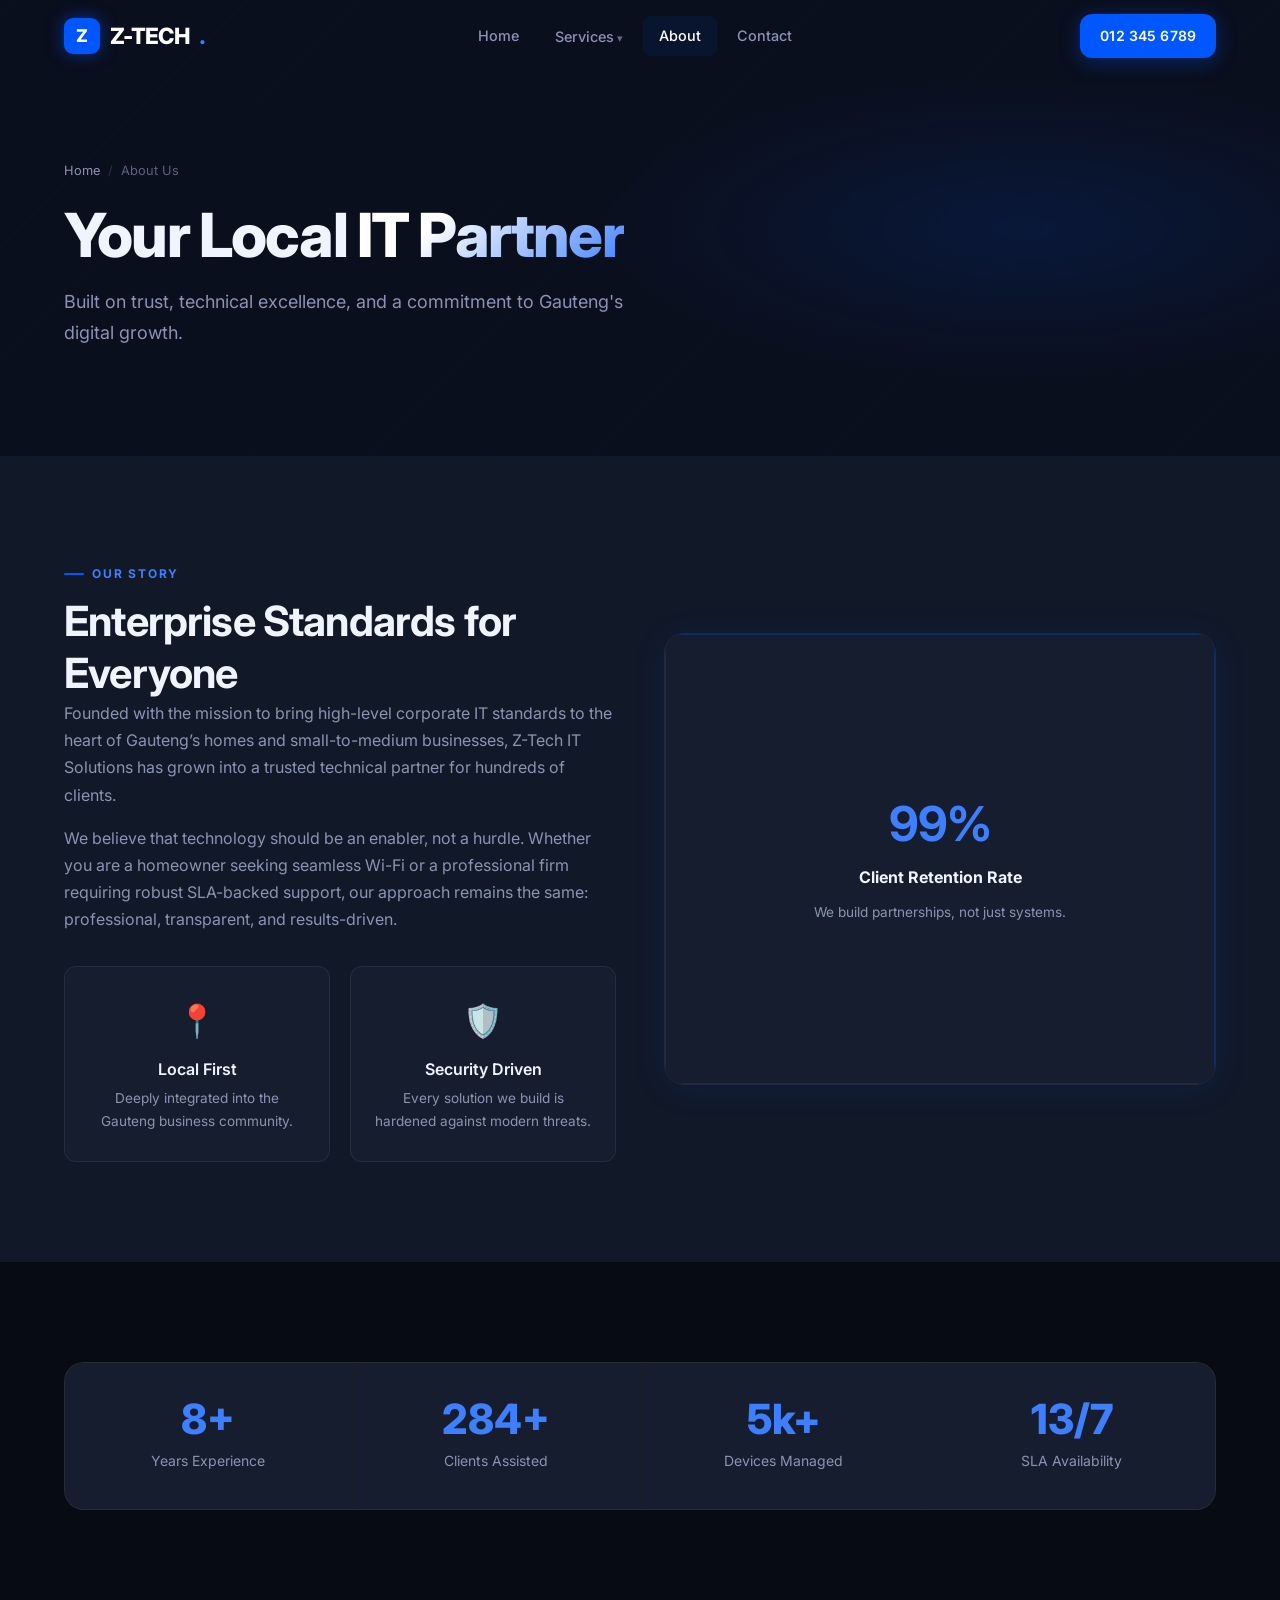
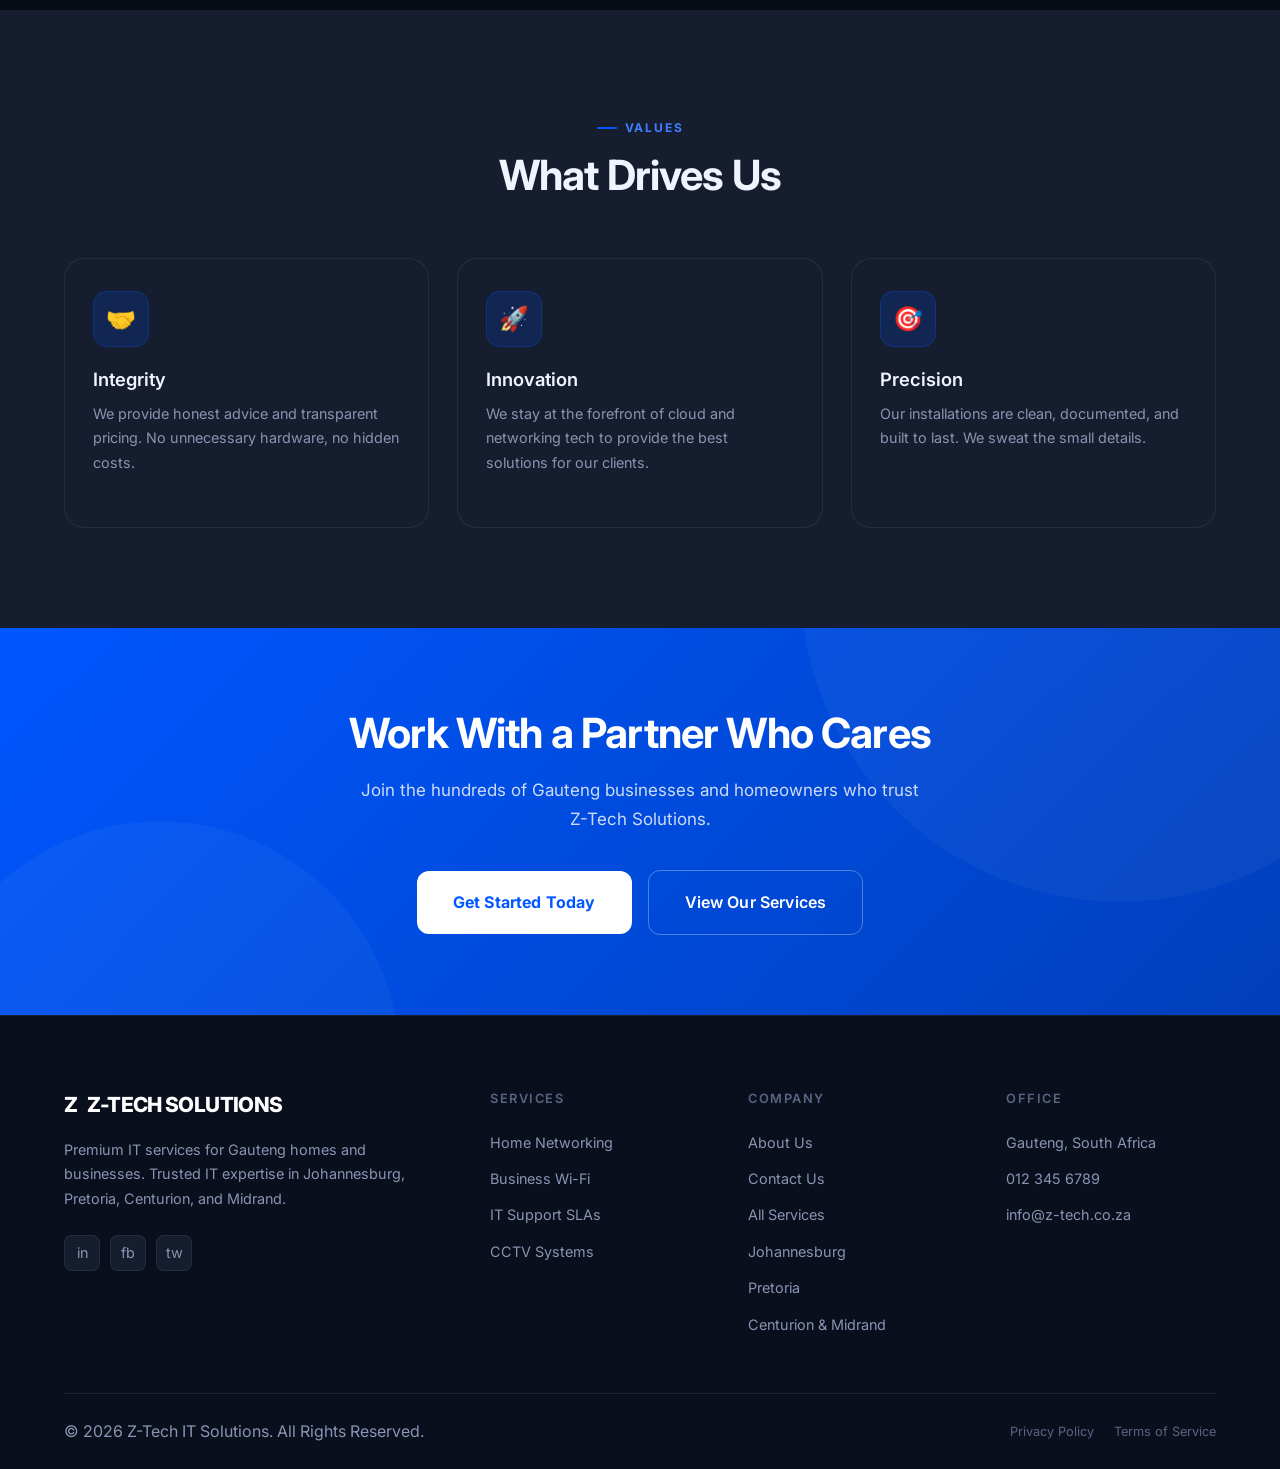
==== pages/about.html @ f479747e "Initial commit" ====
<!DOCTYPE html>
<html lang="en">

<head>
    <meta charset="UTF-8">
    <meta name="viewport" content="width=device-width, initial-scale=1.0">
    <title>About Us | Z-Tech IT Solutions Gauteng</title>
    <meta name="description"
        content="Learn about Z-Tech IT Solutions, Gauteng's premier IT partner for homes and SMEs in Johannesburg and Pretoria. Dedicated to reliability and enterprise standards.">
    <link rel="stylesheet" href="../css/style.css">
</head>

<body>

    <!-- ── Navigation ─────────────────────────────────────────── -->
    <nav class="navbar" id="navbar">
        <div class="navbar-inner">
            <a href="../index.html" class="navbar-logo">
                <div class="logo-icon">Z</div>
                Z-TECH<span class="logo-accent">.</span>
            </a>
            <div class="navbar-links">
                <a href="../index.html">Home</a>
                <div class="navbar-dropdown">
                    <a href="services.html">Services</a>
                    <div class="dropdown-menu">
                        <a href="home-networking.html">Home Wi-Fi & Networking</a>
                        <a href="business-networking.html">Business Connectivity</a>
                        <a href="sla-support.html">SLA IT Support</a>
                        <a href="cctv.html">IP CCTV Installations</a>
                        <a href="microsoft-365.html">Microsoft 365 Migration</a>
                        <a href="backup.html">Backup Solutions</a>
                    </div>
                </div>
                <a href="about.html" class="active">About</a>
                <a href="contact.html">Contact</a>
            </div>
            <div class="navbar-cta">
                <a href="tel:+27123456789" class="btn btn-sm btn-primary">012 345 6789</a>
            </div>
            <div class="hamburger" id="hamburger">
                <span></span>
                <span></span>
                <span></span>
            </div>
        </div>
    </nav>

    <!-- ── Mobile Menu ────────────────────────────────────────── -->
    <div class="mobile-menu" id="mobileMenu">
        <button class="mobile-close" id="mobileClose">&times;</button>
        <a href="../index.html">Home</a>
        <a href="services.html">Services</a>
        <a href="about.html">About</a>
        <a href="contact.html">Contact</a>
    </div>

    <!-- ── Page Hero ──────────────────────────────────────────── -->
    <section class="page-hero">
        <div class="page-hero-bg-line"></div>
        <div class="container">
            <div class="reveal">
                <nav class="breadcrumb">
                    <a href="../index.html">Home</a>
                    <span class="breadcrumb-sep">/</span>
                    <span>About Us</span>
                </nav>
                <h1>Your Local <span class="text-gradient">IT Partner</span></h1>
                <p class="subtitle">Built on trust, technical excellence, and a commitment to Gauteng's digital growth.
                </p>
            </div>
        </div>
    </section>

    <!-- ── Who We Are ─────────────────────────────────────────── -->
    <section class="section section--surface">
        <div class="container">
            <div class="grid-2">
                <div class="reveal">
                    <div class="section-label">Our Story</div>
                    <h2>Enterprise Standards for Everyone</h2>
                    <p class="mb-4">Founded with the mission to bring high-level corporate IT standards to the heart of
                        Gauteng’s homes and small-to-medium businesses, Z-Tech IT Solutions has grown into a trusted
                        technical partner for hundreds of clients.</p>
                    <p class="mb-8">We believe that technology should be an enabler, not a hurdle. Whether you are a
                        homeowner seeking seamless Wi-Fi or a professional firm requiring robust SLA-backed support, our
                        approach remains the same: professional, transparent, and results-driven.</p>

                    <div class="grid-2" style="gap:20px;">
                        <div class="value-card">
                            <div class="value-icon">📍</div>
                            <h3>Local First</h3>
                            <p>Deeply integrated into the Gauteng business community.</p>
                        </div>
                        <div class="value-card">
                            <div class="value-icon">🛡️</div>
                            <h3>Security Driven</h3>
                            <p>Every solution we build is hardened against modern threats.</p>
                        </div>
                    </div>
                </div>
                <div class="reveal reveal-delay-2">
                    <div class="about-image-wrap">
                        <div
                            style="width:100%; height:450px; background:var(--surface2); display:flex; align-items:center; justify-content:center; border:1px solid var(--border-blue);">
                            <div style="text-align:center; padding:40px;">
                                <h2 style="color:var(--primary-light); font-size:3rem; margin-bottom:10px;">99%</h2>
                                <p style="color:var(--text); font-weight:700;">Client Retention Rate</p>
                                <p style="font-size:0.85rem; color:var(--text-muted); margin-top:10px;">We build
                                    partnerships, not just systems.</p>
                            </div>
                        </div>
                    </div>
                </div>
            </div>
        </div>
    </section>

    <!-- ── Stats Row ──────────────────────────────────────────── -->
    <section class="section">
        <div class="container">
            <div class="stats-row reveal">
                <div class="stat-item">
                    <span class="stat-number" data-count="15" data-suffix="+">15+</span>
                    <span class="stat-label">Years Experience</span>
                </div>
                <div class="stat-item">
                    <span class="stat-number" data-count="500" data-suffix="+">500+</span>
                    <span class="stat-label">Clients Assisted</span>
                </div>
                <div class="stat-item">
                    <span class="stat-number" data-count="10" data-suffix="k+">10k+</span>
                    <span class="stat-label">Devices Managed</span>
                </div>
                <div class="stat-item">
                    <span class="stat-number" data-count="24" data-suffix="/7">24/7</span>
                    <span class="stat-label">SLA Availability</span>
                </div>
            </div>
        </div>
    </section>

    <!-- ── Mission & Values ───────────────────────────────────── -->
    <section class="section section--surface2">
        <div class="container">
            <div class="section-header reveal">
                <div class="section-label">Values</div>
                <h2>What Drives Us</h2>
            </div>

            <div class="grid-3">
                <div class="service-card reveal">
                    <div class="service-icon">🤝</div>
                    <h3>Integrity</h3>
                    <p>We provide honest advice and transparent pricing. No unnecessary hardware, no hidden costs.</p>
                </div>
                <div class="service-card reveal reveal-delay-1">
                    <div class="service-icon">🚀</div>
                    <h3>Innovation</h3>
                    <p>We stay at the forefront of cloud and networking tech to provide the best solutions for our
                        clients.</p>
                </div>
                <div class="service-card reveal reveal-delay-2">
                    <div class="service-icon">🎯</div>
                    <h3>Precision</h3>
                    <p>Our installations are clean, documented, and built to last. We sweat the small details.</p>
                </div>
            </div>
        </div>
    </section>

    <!-- ── CTA Banner ─────────────────────────────────────────── -->
    <section class="cta-banner">
        <div class="container reveal">
            <h2>Work With a Partner Who Cares</h2>
            <p>Join the hundreds of Gauteng businesses and homeowners who trust Z-Tech Solutions.</p>
            <div class="cta-actions">
                <a href="contact.html" class="btn btn-lg btn-white">Get Started Today</a>
                <a href="services.html" class="btn btn-lg btn-outline"
                    style="border-color:rgba(255,255,255,0.3); color:#fff">View Our Services</a>
            </div>
        </div>
    </section>

    <!-- ── Footer ─────────────────────────────────────────────── -->
    <footer class="footer">
        <div class="container">
            <div class="footer-grid">
                <div class="footer-brand">
                    <a href="../index.html" class="footer-logo">
                        <div class="logo-icon">Z</div>
                        Z-TECH SOLUTIONS
                    </a>
                    <p>Premium IT services for Gauteng homes and businesses. Trusted IT expertise in Johannesburg,
                        Pretoria, Centurion, and Midrand.</p>
                    <div class="footer-socials">
                        <a href="#" class="social-link">in</a>
                        <a href="#" class="social-link">fb</a>
                        <a href="#" class="social-link">tw</a>
                    </div>
                </div>
                <div class="footer-col">
                    <h4>Services</h4>
                    <ul>
                        <li><a href="home-networking.html">Home Networking</a></li>
                        <li><a href="business-networking.html">Business Wi-Fi</a></li>
                        <li><a href="sla-support.html">IT Support SLAs</a></li>
                        <li><a href="cctv.html">CCTV Systems</a></li>
                    </ul>
                </div>
                <div class="footer-col">
                    <h4>Company</h4>
                    <ul>
                        <li><a href="about.html">About Us</a></li>
                        <li><a href="contact.html">Contact Us</a></li>
                        <li><a href="services.html">All Services</a></li>
                        <li><a href="#">Johannesburg</a></li>
                        <li><a href="#">Pretoria</a></li>
                        <li><a href="#">Centurion & Midrand</a></li>
                    </ul>
                </div>
                <div class="footer-col">
                    <h4>Office</h4>
                    <ul>
                        <li><a href="#">Gauteng, South Africa</a></li>
                        <li><a href="tel:+27123456789">012 345 6789</a></li>
                        <li><a href="mailto:info@z-tech.co.za">info@z-tech.co.za</a></li>
                    </ul>
                </div>
            </div>
            <div class="footer-bottom">
                <p>&copy; 2026 Z-Tech IT Solutions. All Rights Reserved.</p>
                <div style="display:flex; gap:20px;">
                    <a href="#">Privacy Policy</a>
                    <a href="#">Terms of Service</a>
                </div>
            </div>
        </div>
    </footer>

    <script src="../js/main.js"></script>
</body>

</html>
---- css/style.css ----
/* ============================================================
   Z-TECH IT SOLUTIONS — GLOBAL STYLESHEET
   Premium IT Services | Gauteng, South Africa
   ============================================================ */

@import url('https://fonts.googleapis.com/css2?family=Inter:wght@300;400;500;600;700;800;900&display=swap');

/* ── CSS Custom Properties ─────────────────────────────────── */
:root {
  --primary: #0057FF;
  --primary-light: #3D7FFF;
  --primary-glow: rgba(0, 87, 255, 0.18);
  --primary-glow2: rgba(0, 87, 255, 0.08);
  --dark: #070B14;
  --dark2: #0A0F1E;
  --surface: #111827;
  --surface2: #161D2E;
  --surface3: #1C2540;
  --border: rgba(255, 255, 255, 0.07);
  --border-blue: rgba(0, 87, 255, 0.25);
  --text: #F0F4FF;
  --text-muted: #8A94B2;
  --text-dim: #5A6480;
  --white: #ffffff;
  --success: #10D977;
  --radius: 12px;
  --radius-lg: 20px;
  --radius-sm: 8px;
  --shadow: 0 4px 32px rgba(0, 87, 255, 0.12);
  --shadow-lg: 0 8px 64px rgba(0, 87, 255, 0.2);
  --shadow-card: 0 2px 24px rgba(0, 0, 0, 0.4);
  --nav-height: 72px;
  --section-pad: 100px;
  --section-pad-sm: 60px;
  --transition: all 0.3s cubic-bezier(0.4, 0, 0.2, 1);
  --font: 'Inter', sans-serif;
}

/* ── Reset & Base ───────────────────────────────────────────── */
*,
*::before,
*::after {
  box-sizing: border-box;
  margin: 0;
  padding: 0;
}

html {
  scroll-behavior: smooth;
  font-size: 16px;
  -webkit-text-size-adjust: 100%;
}

body {
  font-family: var(--font);
  background-color: var(--dark);
  color: var(--text);
  line-height: 1.65;
  overflow-x: hidden;
  -webkit-font-smoothing: antialiased;
}

img {
  max-width: 100%;
  height: auto;
  display: block;
}

a {
  text-decoration: none;
  color: inherit;
}

ul {
  list-style: none;
}

button {
  cursor: pointer;
  border: none;
  background: none;
  font: inherit;
}

/* ── Typography ─────────────────────────────────────────────── */
h1 {
  font-size: clamp(2.2rem, 5vw, 3.8rem);
  font-weight: 800;
  line-height: 1.15;
  letter-spacing: -0.03em;
}

h2 {
  font-size: clamp(1.7rem, 3.5vw, 2.6rem);
  font-weight: 700;
  line-height: 1.25;
  letter-spacing: -0.02em;
}

h3 {
  font-size: clamp(1.1rem, 2vw, 1.4rem);
  font-weight: 600;
  line-height: 1.35;
}

h4 {
  font-size: 1rem;
  font-weight: 600;
}

p {
  font-size: 1rem;
  color: var(--text-muted);
  line-height: 1.7;
}

.text-gradient {
  background: linear-gradient(135deg, #fff 30%, var(--primary-light) 100%);
  -webkit-background-clip: text;
  -webkit-text-fill-color: transparent;
  background-clip: text;
}

.section-label {
  display: inline-flex;
  align-items: center;
  gap: 8px;
  font-size: 0.75rem;
  font-weight: 700;
  text-transform: uppercase;
  letter-spacing: 0.15em;
  color: var(--primary-light);
  margin-bottom: 12px;
}

.section-label::before {
  content: '';
  display: block;
  width: 20px;
  height: 2px;
  background: var(--primary);
  border-radius: 2px;
}

/* ── Layout Utilities ───────────────────────────────────────── */
.container {
  max-width: 1200px;
  margin: 0 auto;
  padding: 0 24px;
}

.section {
  padding: var(--section-pad) 0;
}

.section--dark {
  background: var(--dark);
}

.section--surface {
  background: var(--surface);
}

.section--surface2 {
  background: var(--surface2);
}

.grid-2 {
  display: grid;
  grid-template-columns: 1fr 1fr;
  gap: 48px;
  align-items: center;
}

.grid-3 {
  display: grid;
  grid-template-columns: repeat(3, 1fr);
  gap: 28px;
}

.grid-4 {
  display: grid;
  grid-template-columns: repeat(4, 1fr);
  gap: 24px;
}

.grid-6 {
  display: grid;
  grid-template-columns: repeat(3, 1fr);
  gap: 28px;
}

.text-center {
  text-align: center;
}

.section-header {
  max-width: 660px;
  margin: 0 auto 56px;
  text-align: center;
}

.section-header p {
  margin-top: 16px;
  font-size: 1.0625rem;
}

/* ── Buttons ────────────────────────────────────────────────── */
.btn {
  display: inline-flex;
  align-items: center;
  gap: 8px;
  padding: 14px 28px;
  border-radius: var(--radius);
  font-size: 0.9375rem;
  font-weight: 600;
  letter-spacing: 0.01em;
  transition: var(--transition);
  white-space: nowrap;
}

.btn-primary {
  background: var(--primary);
  color: #fff;
  box-shadow: 0 4px 20px rgba(0, 87, 255, 0.35);
}

.btn-primary:hover {
  background: var(--primary-light);
  box-shadow: 0 6px 30px rgba(0, 87, 255, 0.55);
  transform: translateY(-2px);
}

.btn-outline {
  border: 1.5px solid var(--border-blue);
  color: var(--text);
  background: transparent;
}

.btn-outline:hover {
  border-color: var(--primary);
  background: var(--primary-glow);
  transform: translateY(-2px);
}

.btn-white {
  background: #fff;
  color: var(--primary);
  font-weight: 700;
}

.btn-white:hover {
  background: #e8f0ff;
  transform: translateY(-2px);
  box-shadow: 0 6px 24px rgba(255, 255, 255, 0.25);
}

.btn-lg {
  padding: 18px 36px;
  font-size: 1rem;
}

.btn-sm {
  padding: 10px 20px;
  font-size: 0.875rem;
}

/* ── Navigation ─────────────────────────────────────────────── */
.navbar {
  position: fixed;
  top: 0;
  left: 0;
  right: 0;
  height: var(--nav-height);
  z-index: 1000;
  transition: var(--transition);
  border-bottom: 1px solid transparent;
}

.navbar.scrolled {
  background: rgba(7, 11, 20, 0.95);
  backdrop-filter: blur(20px);
  -webkit-backdrop-filter: blur(20px);
  border-bottom-color: var(--border);
  box-shadow: 0 2px 32px rgba(0, 0, 0, 0.5);
}

.navbar-inner {
  display: flex;
  align-items: center;
  justify-content: space-between;
  height: var(--nav-height);
  max-width: 1200px;
  margin: 0 auto;
  padding: 0 24px;
}

.navbar-logo {
  display: flex;
  align-items: center;
  gap: 10px;
  font-size: 1.4rem;
  font-weight: 800;
  color: var(--white);
  letter-spacing: -0.03em;
}

.navbar-logo .logo-icon {
  width: 36px;
  height: 36px;
  background: var(--primary);
  border-radius: 9px;
  display: flex;
  align-items: center;
  justify-content: center;
  font-size: 1.1rem;
  box-shadow: 0 0 16px rgba(0, 87, 255, 0.5);
}

.navbar-logo .logo-accent {
  color: var(--primary-light);
}

.navbar-links {
  display: flex;
  align-items: center;
  gap: 4px;
}

.navbar-links a {
  padding: 8px 16px;
  font-size: 0.9rem;
  font-weight: 500;
  color: var(--text-muted);
  border-radius: var(--radius-sm);
  transition: var(--transition);
  position: relative;
}

.navbar-links a:hover,
.navbar-links a.active {
  color: var(--white);
  background: var(--primary-glow2);
}

.navbar-dropdown {
  position: relative;
}

.navbar-dropdown>a::after {
  content: ' ▾';
  font-size: 0.7rem;
  opacity: 0.7;
}

.dropdown-menu {
  position: absolute;
  top: calc(100% + 8px);
  left: 0;
  min-width: 240px;
  background: var(--surface2);
  border: 1px solid var(--border);
  border-radius: var(--radius);
  overflow: hidden;
  opacity: 0;
  visibility: hidden;
  transform: translateY(-8px);
  transition: var(--transition);
  box-shadow: var(--shadow-card);
}

.navbar-dropdown:hover .dropdown-menu,
.navbar-dropdown:focus-within .dropdown-menu {
  opacity: 1;
  visibility: visible;
  transform: translateY(0);
}

.dropdown-menu a {
  display: block;
  padding: 12px 20px;
  font-size: 0.875rem;
  color: var(--text-muted);
  transition: var(--transition);
  border-radius: 0;
}

.dropdown-menu a:hover {
  background: var(--primary-glow);
  color: var(--white);
}

.navbar-cta {
  margin-left: 16px;
}

.hamburger {
  display: none;
  flex-direction: column;
  gap: 5px;
  padding: 8px;
  cursor: pointer;
}

.hamburger span {
  display: block;
  width: 22px;
  height: 2px;
  background: var(--text);
  border-radius: 2px;
  transition: var(--transition);
}

.mobile-menu {
  display: none;
  position: fixed;
  inset: 0;
  background: rgba(7, 11, 20, 0.98);
  backdrop-filter: blur(20px);
  z-index: 999;
  flex-direction: column;
  align-items: center;
  justify-content: center;
  gap: 32px;
  text-align: center;
}

.mobile-menu.open {
  display: flex;
}

.mobile-menu a {
  font-size: 1.5rem;
  font-weight: 600;
  color: var(--text);
  transition: var(--transition);
}

.mobile-menu a:hover {
  color: var(--primary-light);
}

.mobile-close {
  position: absolute;
  top: 24px;
  right: 24px;
  font-size: 2rem;
  color: var(--text-muted);
  cursor: pointer;
  background: none;
  border: none;
}

/* ── Hero Section ───────────────────────────────────────────── */
.hero {
  min-height: 100vh;
  display: flex;
  align-items: center;
  position: relative;
  overflow: hidden;
  padding-top: var(--nav-height);
}

.hero-bg {
  position: absolute;
  inset: 0;
  background:
    radial-gradient(ellipse 80% 60% at 70% 50%, rgba(0, 87, 255, 0.12) 0%, transparent 60%),
    radial-gradient(ellipse 40% 40% at 10% 80%, rgba(0, 87, 255, 0.08) 0%, transparent 50%),
    var(--dark);
  background-image: url('../images/hero-bg.webp');
  background-size: cover;
  background-position: center;
  background-repeat: no-repeat;
}

.hero-bg::after {
  content: '';
  position: absolute;
  inset: 0;
  background:
    radial-gradient(ellipse 60% 50% at 65% 50%, rgba(0, 87, 255, 0.15) 0%, transparent 55%),
    linear-gradient(to right, rgba(7, 11, 20, 0.95) 35%, rgba(7, 11, 20, 0.5) 70%, rgba(7, 11, 20, 0.85) 100%);
}

/* World map watermark */
.hero-worldmap {
  position: absolute;
  inset: 0;
  background-image: url("data:image/svg+xml,%3Csvg xmlns='http://www.w3.org/2000/svg' viewBox='0 0 1440 810' fill='none'%3E%3Cpath opacity='0.04' fill='%230057FF' d='M200 200 Q400 150 600 200 Q800 250 1000 180 Q1200 110 1440 160 L1440 300 Q1200 250 1000 320 Q800 390 600 340 Q400 290 200 350 Z'/%3E%3C/svg%3E");
  background-size: cover;
  pointer-events: none;
}

.hero-content {
  position: relative;
  z-index: 2;
  max-width: 720px;
}

.hero-badge {
  display: inline-flex;
  align-items: center;
  gap: 8px;
  background: var(--primary-glow);
  border: 1px solid var(--border-blue);
  border-radius: 100px;
  padding: 6px 16px;
  font-size: 0.8rem;
  font-weight: 600;
  color: var(--primary-light);
  margin-bottom: 24px;
  letter-spacing: 0.05em;
}

.hero-badge .dot {
  width: 6px;
  height: 6px;
  background: var(--primary);
  border-radius: 50%;
  animation: pulse-dot 2s infinite;
}

@keyframes pulse-dot {

  0%,
  100% {
    opacity: 1;
    transform: scale(1);
  }

  50% {
    opacity: 0.6;
    transform: scale(1.4);
  }
}

.hero h1 {
  margin-bottom: 20px;
}

.hero p {
  font-size: 1.125rem;
  max-width: 560px;
  margin-bottom: 36px;
  color: var(--text-muted);
}

.hero-actions {
  display: flex;
  gap: 16px;
  flex-wrap: wrap;
  align-items: center;
}

.hero-trust-row {
  display: flex;
  gap: 20px;
  flex-wrap: wrap;
  margin-top: 24px;
}

.hero-trust-row span {
  display: flex;
  align-items: center;
  gap: 8px;
  font-size: 0.85rem;
  color: var(--text-muted);
  font-weight: 500;
}

.hero-scroll {
  position: absolute;
  bottom: 36px;
  left: 50%;
  transform: translateX(-50%);
  display: flex;
  flex-direction: column;
  align-items: center;
  gap: 8px;
  font-size: 0.75rem;
  color: var(--text-dim);
  letter-spacing: 0.1em;
  text-transform: uppercase;
  z-index: 2;
}

.scroll-line {
  width: 1px;
  height: 40px;
  background: linear-gradient(to bottom, transparent, var(--primary));
  animation: scroll-anim 2s infinite;
}

@keyframes scroll-anim {
  0% {
    transform: scaleY(0);
    transform-origin: top;
  }

  50% {
    transform: scaleY(1);
    transform-origin: top;
  }

  51% {
    transform: scaleY(1);
    transform-origin: bottom;
  }

  100% {
    transform: scaleY(0);
    transform-origin: bottom;
  }
}

/* ── Trust Strip ─────────────────────────────────────────────── */
.trust-strip {
  background: var(--surface);
  border-top: 1px solid var(--border);
  border-bottom: 1px solid var(--border);
  padding: 28px 0;
}

.trust-strip-inner {
  display: flex;
  align-items: center;
  justify-content: space-between;
  gap: 32px;
  flex-wrap: wrap;
}

.trust-item {
  display: flex;
  align-items: center;
  gap: 12px;
  flex: 1;
  min-width: 180px;
}

.trust-icon {
  width: 44px;
  height: 44px;
  background: var(--primary-glow);
  border: 1px solid var(--border-blue);
  border-radius: 10px;
  display: flex;
  align-items: center;
  justify-content: center;
  font-size: 1.2rem;
  flex-shrink: 0;
}

.trust-label {
  font-size: 0.8rem;
  color: var(--text-dim);
  text-transform: uppercase;
  letter-spacing: 0.08em;
}

.trust-value {
  font-size: 1.1rem;
  font-weight: 700;
  color: var(--white);
}

/* ── Service Cards ──────────────────────────────────────────── */
.service-card {
  background: var(--surface2);
  border: 1px solid var(--border);
  border-radius: var(--radius-lg);
  padding: 32px 28px;
  transition: var(--transition);
  position: relative;
  overflow: hidden;
}

.service-card::before {
  content: '';
  position: absolute;
  top: 0;
  left: 0;
  right: 0;
  height: 3px;
  background: linear-gradient(90deg, var(--primary), var(--primary-light));
  transform: scaleX(0);
  transform-origin: left;
  transition: var(--transition);
}

.service-card:hover {
  border-color: var(--border-blue);
  transform: translateY(-6px);
  box-shadow: var(--shadow);
}

.service-card:hover::before {
  transform: scaleX(1);
}

.service-icon {
  width: 56px;
  height: 56px;
  background: var(--primary-glow);
  border: 1px solid var(--border-blue);
  border-radius: 14px;
  display: flex;
  align-items: center;
  justify-content: center;
  font-size: 1.5rem;
  margin-bottom: 20px;
  transition: var(--transition);
}

.service-card:hover .service-icon {
  background: var(--primary);
  box-shadow: 0 4px 20px rgba(0, 87, 255, 0.4);
}

.service-card h3 {
  margin-bottom: 10px;
  font-size: 1.15rem;
}

.service-card p {
  font-size: 0.9rem;
  margin-bottom: 20px;
}

.service-card .card-link {
  color: var(--primary-light);
  font-size: 0.875rem;
  font-weight: 600;
  display: inline-flex;
  align-items: center;
  gap: 6px;
  transition: var(--transition);
}

.service-card .card-link:hover {
  gap: 10px;
}

/* ── Feature / Why-Us Items ─────────────────────────────────── */
.feature-item {
  display: flex;
  gap: 20px;
  align-items: flex-start;
  padding: 28px;
  background: var(--surface2);
  border: 1px solid var(--border);
  border-radius: var(--radius);
  transition: var(--transition);
}

.feature-item:hover {
  border-color: var(--border-blue);
  box-shadow: var(--shadow);
}

.feature-icon {
  width: 48px;
  height: 48px;
  background: var(--primary-glow);
  border: 1px solid var(--border-blue);
  border-radius: 12px;
  display: flex;
  align-items: center;
  justify-content: center;
  font-size: 1.4rem;
  flex-shrink: 0;
}

.feature-body h3 {
  margin-bottom: 6px;
}

.feature-body p {
  font-size: 0.9rem;
}

/* ── Process Steps ──────────────────────────────────────────── */
.steps-grid {
  display: grid;
  grid-template-columns: repeat(3, 1fr);
  gap: 32px;
  position: relative;
}

.steps-grid::before {
  content: '';
  position: absolute;
  top: 32px;
  left: calc(100% / 6);
  right: calc(100% / 6);
  height: 1px;
  background: linear-gradient(90deg, transparent, var(--border-blue), var(--primary), var(--border-blue), transparent);
}

.step-card {
  text-align: center;
  padding: 36px 24px;
  background: var(--surface2);
  border: 1px solid var(--border);
  border-radius: var(--radius-lg);
  position: relative;
  transition: var(--transition);
}

.step-card:hover {
  border-color: var(--border-blue);
  transform: translateY(-4px);
}

.step-number {
  width: 56px;
  height: 56px;
  background: var(--primary);
  border-radius: 50%;
  display: flex;
  align-items: center;
  justify-content: center;
  font-size: 1.1rem;
  font-weight: 800;
  color: #fff;
  margin: 0 auto 20px;
  box-shadow: 0 4px 20px rgba(0, 87, 255, 0.4);
}

.step-card h3 {
  margin-bottom: 10px;
}

/* ── Testimonials ───────────────────────────────────────────── */
.testimonial-card {
  background: var(--surface2);
  border: 1px solid var(--border);
  border-radius: var(--radius-lg);
  padding: 32px;
  transition: var(--transition);
}

.testimonial-card:hover {
  border-color: var(--border-blue);
  box-shadow: var(--shadow);
  transform: translateY(-4px);
}

.quote-icon {
  font-size: 2.5rem;
  color: var(--primary);
  line-height: 1;
  margin-bottom: 16px;
  opacity: 0.7;
}

.testimonial-card p {
  font-size: 0.95rem;
  font-style: italic;
  margin-bottom: 24px;
  color: var(--text);
  line-height: 1.75;
}

.testimonial-author {
  display: flex;
  align-items: center;
  gap: 14px;
}

.author-avatar {
  width: 44px;
  height: 44px;
  background: linear-gradient(135deg, var(--primary), var(--primary-light));
  border-radius: 50%;
  display: flex;
  align-items: center;
  justify-content: center;
  font-size: 1rem;
  font-weight: 700;
  color: #fff;
}

.author-info .name {
  font-weight: 600;
  font-size: 0.9rem;
}

.author-info .role {
  font-size: 0.8rem;
  color: var(--text-muted);
}

.stars {
  color: #FFB800;
  font-size: 0.85rem;
  margin-bottom: 4px;
}

/* ── CTA Banner ─────────────────────────────────────────────── */
.cta-banner {
  background: linear-gradient(135deg, var(--primary) 0%, #003FBB 100%);
  padding: 80px 0;
  position: relative;
  overflow: hidden;
}

.cta-banner::before {
  content: '';
  position: absolute;
  inset: 0;
  background: url("data:image/svg+xml,%3Csvg xmlns='http://www.w3.org/2000/svg' viewBox='0 0 800 400'%3E%3Ccircle cx='700' cy='50' r='200' fill='rgba(255,255,255,0.04)'/%3E%3Ccircle cx='100' cy='350' r='150' fill='rgba(255,255,255,0.04)'/%3E%3C/svg%3E") no-repeat center/cover;
}

.cta-banner .container {
  position: relative;
  z-index: 1;
  text-align: center;
}

.cta-banner h2 {
  color: #fff;
  margin-bottom: 16px;
}

.cta-banner p {
  color: rgba(255, 255, 255, 0.8);
  font-size: 1.0625rem;
  margin-bottom: 36px;
  max-width: 560px;
  margin-left: auto;
  margin-right: auto;
}

.cta-actions {
  display: flex;
  justify-content: center;
  gap: 16px;
  flex-wrap: wrap;
  align-items: center;
}

.cta-contact {
  color: rgba(255, 255, 255, 0.85);
  font-size: 0.9rem;
  display: flex;
  align-items: center;
  gap: 8px;
}

/* ── Stats Row ──────────────────────────────────────────────── */
.stats-row {
  display: grid;
  grid-template-columns: repeat(4, 1fr);
  gap: 1px;
  background: var(--border);
  border: 1px solid var(--border);
  border-radius: var(--radius-lg);
  overflow: hidden;
}

.stat-item {
  background: var(--surface2);
  padding: 36px 24px;
  text-align: center;
}

.stat-number {
  font-size: 2.6rem;
  font-weight: 800;
  color: var(--primary-light);
  line-height: 1;
  display: block;
  margin-bottom: 6px;
}

.stat-label {
  font-size: 0.875rem;
  color: var(--text-muted);
}

/* ── Page Hero (inner pages) ────────────────────────────────── */
.page-hero {
  padding: 160px 0 80px;
  background:
    radial-gradient(ellipse 60% 60% at 80% 50%, rgba(0, 87, 255, 0.12) 0%, transparent 55%),
    var(--dark2);
  position: relative;
  overflow: hidden;
}

.page-hero-bg-line {
  position: absolute;
  inset: 0;
  background: repeating-linear-gradient(-45deg,
      transparent,
      transparent 80px,
      rgba(0, 87, 255, 0.02) 80px,
      rgba(0, 87, 255, 0.02) 81px);
  pointer-events: none;
}

.breadcrumb {
  display: flex;
  align-items: center;
  gap: 8px;
  font-size: 0.8rem;
  color: var(--text-dim);
  margin-bottom: 20px;
}

.breadcrumb a {
  color: var(--text-muted);
  transition: var(--transition);
}

.breadcrumb a:hover {
  color: var(--primary-light);
}

.breadcrumb-sep {
  opacity: 0.4;
}

.page-hero h1 {
  margin-bottom: 16px;
}

.page-hero .subtitle {
  font-size: 1.125rem;
  color: var(--text-muted);
  max-width: 560px;
  margin-bottom: 28px;
}

/* ── Feature List (service pages) ──────────────────────────── */
.feature-list {
  display: flex;
  flex-direction: column;
  gap: 16px;
}

.feature-list-item {
  display: flex;
  align-items: flex-start;
  gap: 14px;
  background: var(--surface2);
  border: 1px solid var(--border);
  border-radius: var(--radius);
  padding: 20px 22px;
  transition: var(--transition);
}

.feature-list-item:hover {
  border-color: var(--border-blue);
}

.feature-check {
  width: 24px;
  height: 24px;
  background: rgba(16, 217, 119, 0.12);
  border: 1px solid rgba(16, 217, 119, 0.3);
  border-radius: 50%;
  display: flex;
  align-items: center;
  justify-content: center;
  font-size: 0.75rem;
  color: var(--success);
  flex-shrink: 0;
  margin-top: 1px;
}

.feature-list-item h4 {
  font-size: 0.95rem;
  margin-bottom: 2px;
}

.feature-list-item p {
  font-size: 0.85rem;
  margin: 0;
}

/* ── Problem-Solution Grid ──────────────────────────────────── */
.problem-grid {
  display: grid;
  grid-template-columns: 1fr 1fr;
  gap: 24px;
}

.problem-card {
  background: rgba(255, 60, 60, 0.05);
  border: 1px solid rgba(255, 60, 60, 0.15);
  border-radius: var(--radius);
  padding: 24px;
}

.solution-card {
  background: rgba(16, 217, 119, 0.05);
  border: 1px solid rgba(16, 217, 119, 0.15);
  border-radius: var(--radius);
  padding: 24px;
}

.card-tag {
  font-size: 0.7rem;
  font-weight: 700;
  text-transform: uppercase;
  letter-spacing: 0.12em;
  margin-bottom: 8px;
}

.card-tag.problem {
  color: #FF6060;
}

.card-tag.solution {
  color: var(--success);
}

.problem-card h4,
.solution-card h4 {
  margin-bottom: 6px;
}

.problem-card p,
.solution-card p {
  font-size: 0.875rem;
}

/* ── Brand Strip ────────────────────────────────────────────── */
.brand-strip {
  padding: 48px 0;
  border-top: 1px solid var(--border);
  border-bottom: 1px solid var(--border);
  background: var(--surface);
}

.brand-strip-label {
  text-align: center;
  font-size: 0.75rem;
  text-transform: uppercase;
  letter-spacing: 0.15em;
  color: var(--text-dim);
  margin-bottom: 28px;
}

.brand-logos {
  display: flex;
  align-items: center;
  justify-content: center;
  gap: 48px;
  flex-wrap: wrap;
}

.brand-logo {
  color: var(--text-dim);
  font-size: 0.85rem;
  font-weight: 700;
  letter-spacing: 0.08em;
  text-transform: uppercase;
  padding: 10px 20px;
  border: 1px solid var(--border);
  border-radius: var(--radius-sm);
  transition: var(--transition);
}

.brand-logo:hover {
  color: var(--text);
  border-color: var(--border-blue);
}

/* ── Contact Form ───────────────────────────────────────────── */
.contact-form-wrap {
  background: var(--surface2);
  border: 1px solid var(--border);
  border-radius: var(--radius-lg);
  padding: 48px;
}

.form-row {
  display: grid;
  grid-template-columns: 1fr 1fr;
  gap: 20px;
}

.form-group {
  display: flex;
  flex-direction: column;
  gap: 8px;
  margin-bottom: 20px;
}

.form-group label {
  font-size: 0.8rem;
  font-weight: 600;
  color: var(--text-muted);
  text-transform: uppercase;
  letter-spacing: 0.08em;
}

.form-group input,
.form-group select,
.form-group textarea {
  background: var(--surface3);
  border: 1px solid var(--border);
  border-radius: var(--radius-sm);
  color: var(--text);
  font-family: var(--font);
  font-size: 0.95rem;
  padding: 14px 18px;
  transition: var(--transition);
  outline: none;
  width: 100%;
}

.form-group input::placeholder,
.form-group textarea::placeholder {
  color: var(--text-dim);
}

.form-group input:focus,
.form-group select:focus,
.form-group textarea:focus {
  border-color: var(--primary);
  box-shadow: 0 0 0 3px var(--primary-glow);
}

.form-group select option {
  background: var(--surface2);
}

.form-group textarea {
  min-height: 140px;
  resize: vertical;
}

.contact-info-card {
  background: var(--surface2);
  border: 1px solid var(--border);
  border-radius: var(--radius-lg);
  padding: 36px;
}

.contact-detail {
  display: flex;
  gap: 16px;
  align-items: flex-start;
  padding: 20px 0;
  border-bottom: 1px solid var(--border);
}

.contact-detail:last-child {
  border-bottom: none;
}

.contact-detail-icon {
  width: 44px;
  height: 44px;
  background: var(--primary-glow);
  border: 1px solid var(--border-blue);
  border-radius: 10px;
  display: flex;
  align-items: center;
  justify-content: center;
  font-size: 1.1rem;
  flex-shrink: 0;
}

.contact-detail .label {
  font-size: 0.75rem;
  font-weight: 700;
  text-transform: uppercase;
  letter-spacing: 0.08em;
  color: var(--text-dim);
  margin-bottom: 2px;
}

.contact-detail .value {
  font-size: 0.95rem;
  color: var(--text);
  font-weight: 500;
}

.map-placeholder {
  background: var(--surface2);
  border: 1px solid var(--border);
  border-radius: var(--radius-lg);
  height: 200px;
  display: flex;
  align-items: center;
  justify-content: center;
  font-size: 0.9rem;
  color: var(--text-dim);
  margin-top: 24px;
  position: relative;
  overflow: hidden;
}

.map-placeholder::before {
  content: '';
  position: absolute;
  inset: 0;
  background:
    repeating-linear-gradient(0deg, transparent, transparent 40px, rgba(0, 87, 255, 0.04) 40px, rgba(0, 87, 255, 0.04) 41px),
    repeating-linear-gradient(90deg, transparent, transparent 40px, rgba(0, 87, 255, 0.04) 40px, rgba(0, 87, 255, 0.04) 41px);
}

/* ── Footer ─────────────────────────────────────────────────── */
.footer {
  background: var(--dark2);
  border-top: 1px solid var(--border);
  padding: 72px 0 0;
}

.footer-grid {
  display: grid;
  grid-template-columns: 1.8fr 1fr 1fr 1fr;
  gap: 48px;
  margin-bottom: 56px;
}

.footer-brand .footer-logo {
  display: flex;
  align-items: center;
  gap: 10px;
  font-size: 1.3rem;
  font-weight: 800;
  color: var(--white);
  margin-bottom: 16px;
  letter-spacing: -0.03em;
}

.footer-brand p {
  font-size: 0.9rem;
  line-height: 1.7;
  margin-bottom: 24px;
}

.footer-socials {
  display: flex;
  gap: 10px;
}

.social-link {
  width: 36px;
  height: 36px;
  background: var(--surface2);
  border: 1px solid var(--border);
  border-radius: var(--radius-sm);
  display: flex;
  align-items: center;
  justify-content: center;
  font-size: 0.9rem;
  color: var(--text-muted);
  transition: var(--transition);
}

.social-link:hover {
  background: var(--primary-glow);
  border-color: var(--border-blue);
  color: var(--primary-light);
}

.footer-col h4 {
  font-size: 0.8rem;
  text-transform: uppercase;
  letter-spacing: 0.12em;
  color: var(--text-dim);
  margin-bottom: 20px;
}

.footer-col ul {
  display: flex;
  flex-direction: column;
  gap: 10px;
}

.footer-col a {
  font-size: 0.9rem;
  color: var(--text-muted);
  transition: var(--transition);
}

.footer-col a:hover {
  color: var(--primary-light);
}

.footer-bottom {
  border-top: 1px solid var(--border);
  padding: 24px 0;
  display: flex;
  align-items: center;
  justify-content: space-between;
  flex-wrap: wrap;
  gap: 16px;
  font-size: 0.8rem;
  color: var(--text-dim);
}

.footer-bottom a {
  color: var(--text-dim);
  transition: var(--transition);
}

.footer-bottom a:hover {
  color: var(--primary-light);
}

/* ── Scroll Animations ──────────────────────────────────────── */
.reveal {
  opacity: 0;
  transform: translateY(32px);
  transition: opacity 0.65s ease, transform 0.65s ease;
}

.reveal.visible {
  opacity: 1;
  transform: translateY(0);
}

.reveal-delay-1 {
  transition-delay: 0.1s;
}

.reveal-delay-2 {
  transition-delay: 0.2s;
}

.reveal-delay-3 {
  transition-delay: 0.3s;
}

.reveal-delay-4 {
  transition-delay: 0.4s;
}

.reveal-delay-5 {
  transition-delay: 0.5s;
}

/* ── About Page ─────────────────────────────────────────────── */
.about-image-wrap {
  border-radius: var(--radius-lg);
  overflow: hidden;
  border: 1px solid var(--border);
  box-shadow: var(--shadow);
  position: relative;
}

.about-image-wrap img {
  width: 100%;
  height: 420px;
  object-fit: cover;
}

.value-card {
  background: var(--surface2);
  border: 1px solid var(--border);
  border-radius: var(--radius);
  padding: 28px 24px;
  text-align: center;
  transition: var(--transition);
}

.value-card:hover {
  border-color: var(--border-blue);
  transform: translateY(-4px);
}

.value-icon {
  font-size: 2rem;
  margin-bottom: 12px;
}

.value-card h3 {
  font-size: 1rem;
  margin-bottom: 6px;
}

.value-card p {
  font-size: 0.85rem;
}

/* ── Utility / Helper Classes ───────────────────────────────── */
.divider {
  height: 1px;
  background: var(--border);
  margin: 0;
}

.tag {
  display: inline-flex;
  padding: 4px 12px;
  background: var(--primary-glow);
  border: 1px solid var(--border-blue);
  border-radius: 100px;
  font-size: 0.75rem;
  font-weight: 600;
  color: var(--primary-light);
  letter-spacing: 0.05em;
}

.glow-text {
  color: var(--primary-light);
}

.mt-4 {
  margin-top: 16px;
}

.mt-8 {
  margin-top: 32px;
}

.mt-12 {
  margin-top: 48px;
}

.mb-4 {
  margin-bottom: 16px;
}

.mb-8 {
  margin-bottom: 32px;
}

/* ── Responsive ─────────────────────────────────────────────── */
@media (max-width: 1024px) {
  .footer-grid {
    grid-template-columns: 1fr 1fr;
  }

  .stats-row {
    grid-template-columns: repeat(2, 1fr);
  }

  .grid-4 {
    grid-template-columns: repeat(2, 1fr);
  }
}

@media (max-width: 768px) {
  :root {
    --section-pad: 64px;
    --nav-height: 64px;
  }

  .navbar-links,
  .navbar-cta {
    display: none;
  }

  .hamburger {
    display: flex;
  }

  .grid-2,
  .grid-3,
  .grid-6,
  .steps-grid {
    grid-template-columns: 1fr;
  }

  .steps-grid::before {
    display: none;
  }

  .problem-grid {
    grid-template-columns: 1fr;
  }

  .form-row {
    grid-template-columns: 1fr;
  }

  .footer-grid {
    grid-template-columns: 1fr;
  }

  .stats-row {
    grid-template-columns: repeat(2, 1fr);
  }

  .trust-strip-inner {
    justify-content: flex-start;
  }

  .hero-actions {
    flex-direction: column;
    align-items: flex-start;
  }

  .footer-bottom {
    flex-direction: column;
    text-align: center;
  }

  .contact-form-wrap {
    padding: 28px 20px;
  }

  .hero {
    min-height: auto;
    padding-top: calc(var(--nav-height) + 60px);
    padding-bottom: 80px;
  }
}

@media (max-width: 480px) {
  .stats-row {
    grid-template-columns: 1fr;
  }

  .brand-logos {
    gap: 16px;
  }

  .cta-actions {
    flex-direction: column;
  }
}
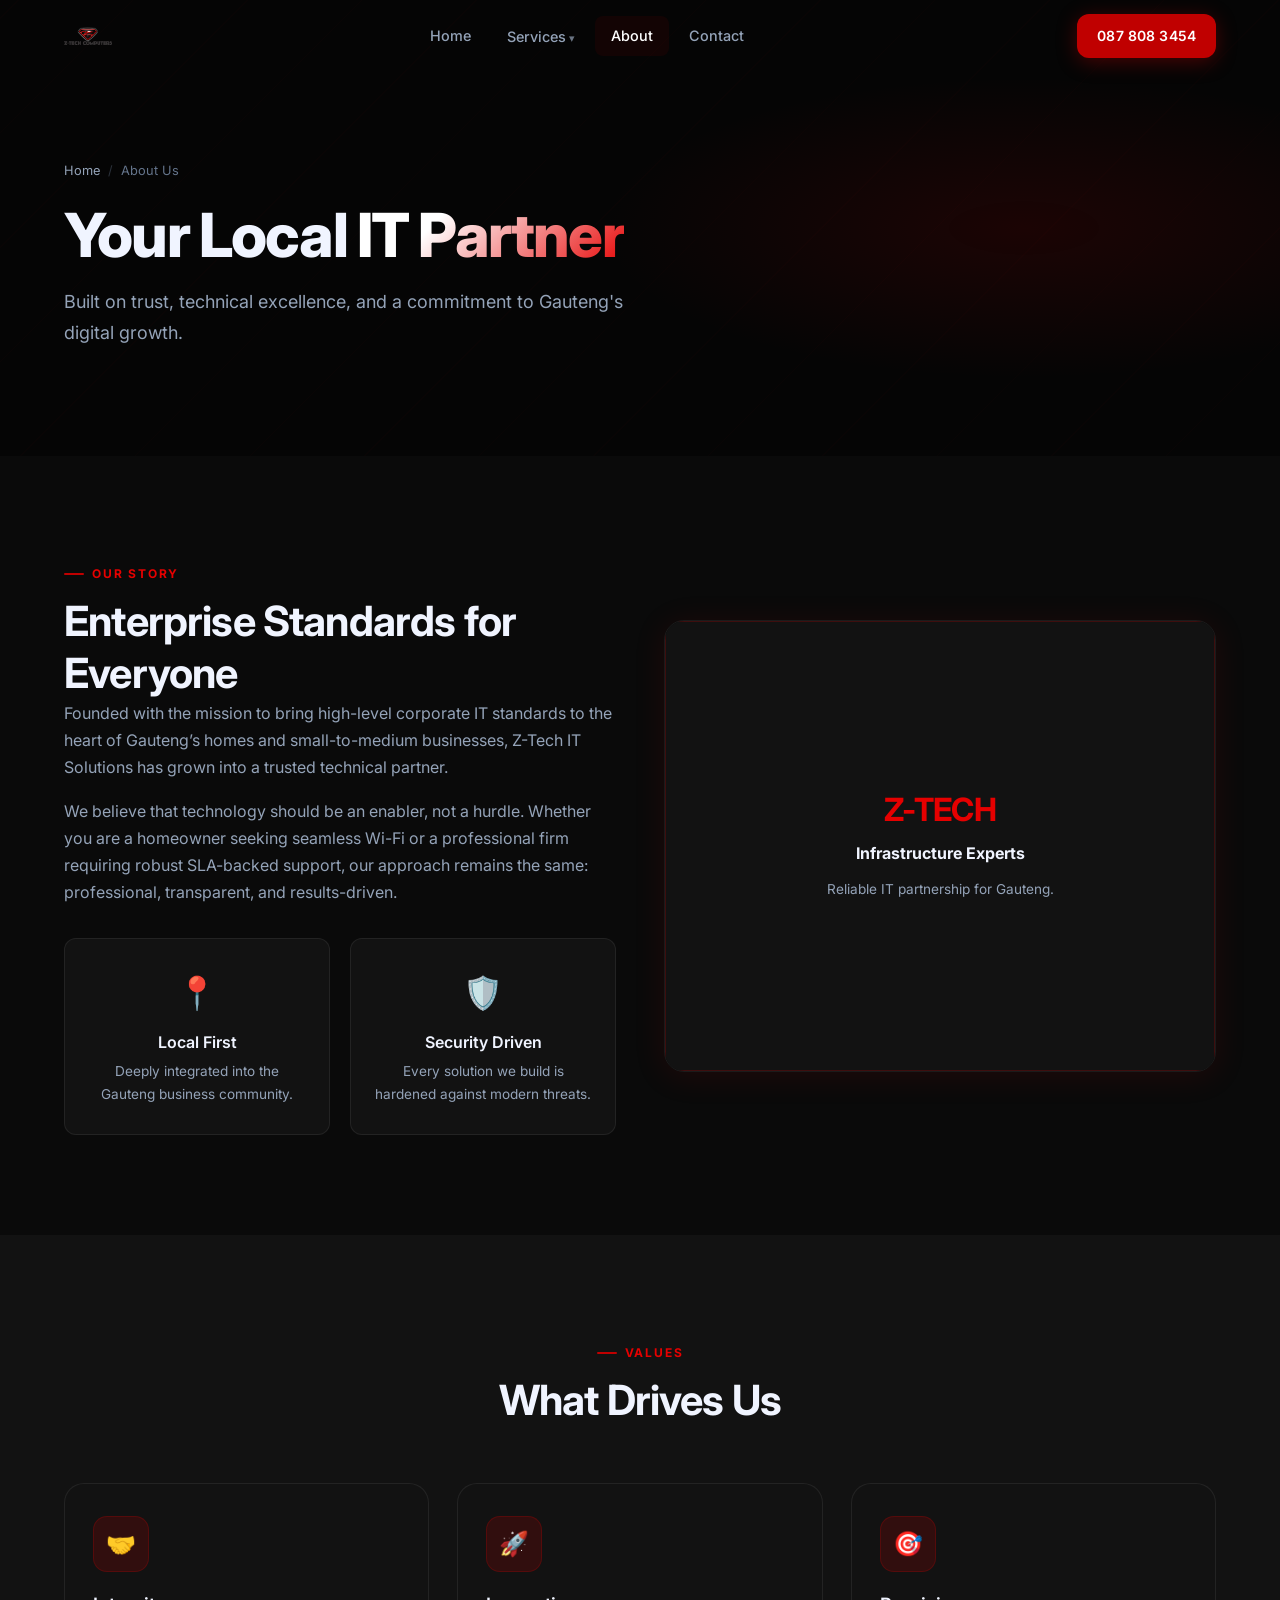
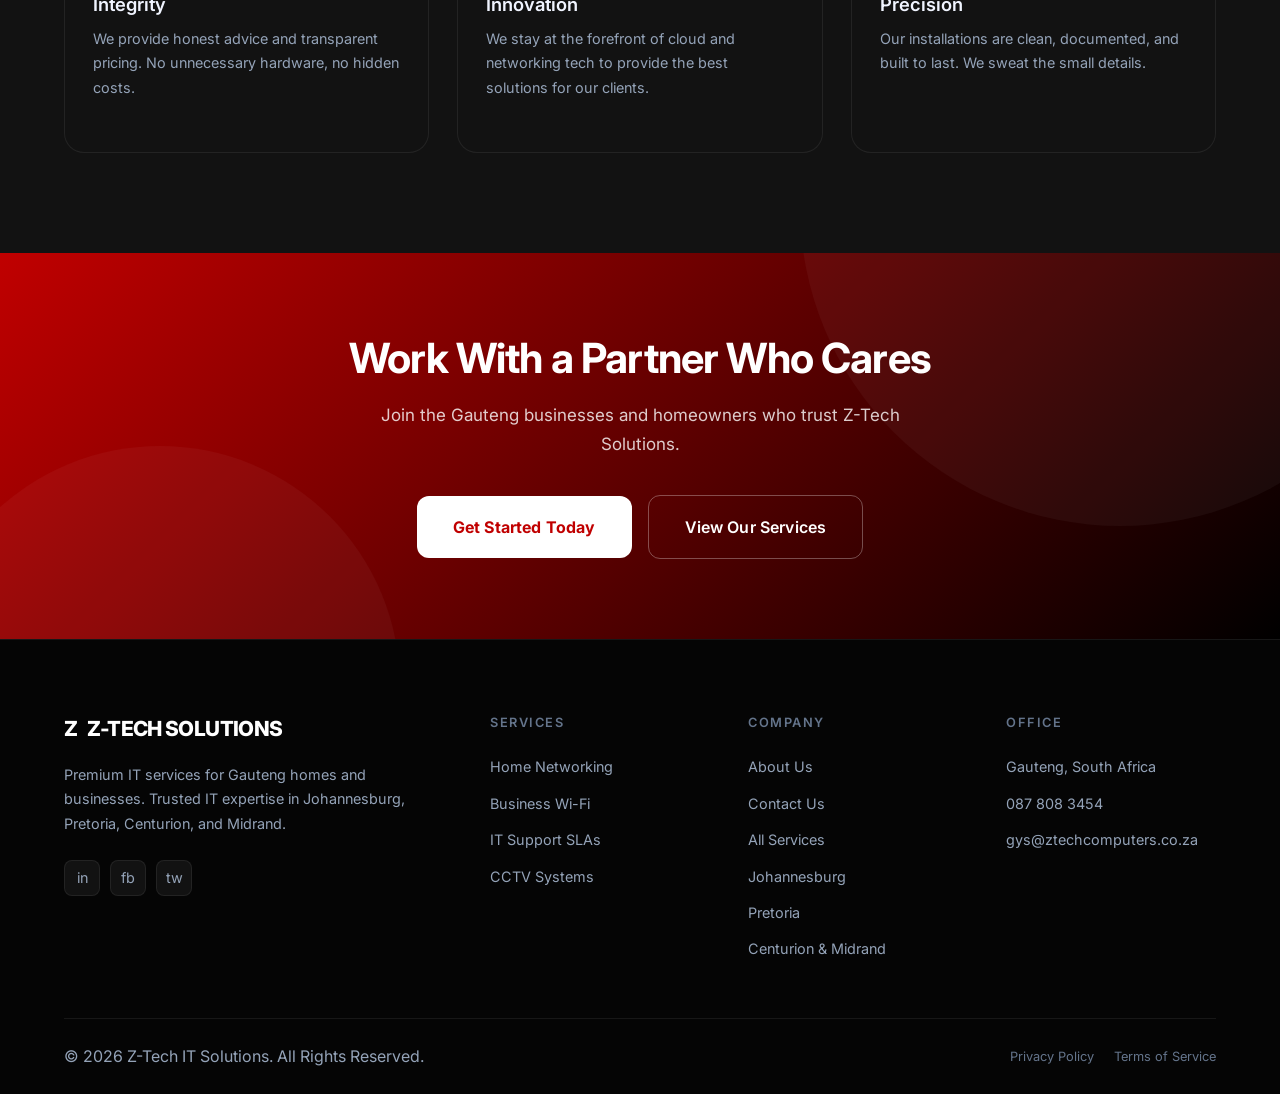
==== commit d2edde83: "Update website color scheme to red/black and remove testimonials section" ====
--- a/pages/about.html
+++ b/pages/about.html
@@ -16,8 +16,7 @@
     <nav class="navbar" id="navbar">
         <div class="navbar-inner">
             <a href="../index.html" class="navbar-logo">
-                <div class="logo-icon">Z</div>
-                Z-TECH<span class="logo-accent">.</span>
+                <img src="../images/ztech-logo.png" alt="Z-Tech IT Solutions">
             </a>
             <div class="navbar-links">
                 <a href="../index.html">Home</a>
@@ -36,7 +35,7 @@
                 <a href="contact.html">Contact</a>
             </div>
             <div class="navbar-cta">
-                <a href="tel:+27123456789" class="btn btn-sm btn-primary">012 345 6789</a>
+                <a href="tel:0878083454" class="btn btn-sm btn-primary">087 808 3454</a>
             </div>
             <div class="hamburger" id="hamburger">
                 <span></span>
@@ -81,7 +80,7 @@
                     <h2>Enterprise Standards for Everyone</h2>
                     <p class="mb-4">Founded with the mission to bring high-level corporate IT standards to the heart of
                         Gauteng’s homes and small-to-medium businesses, Z-Tech IT Solutions has grown into a trusted
-                        technical partner for hundreds of clients.</p>
+                        technical partner.</p>
                     <p class="mb-8">We believe that technology should be an enabler, not a hurdle. Whether you are a
                         homeowner seeking seamless Wi-Fi or a professional firm requiring robust SLA-backed support, our
                         approach remains the same: professional, transparent, and results-driven.</p>
@@ -102,12 +101,12 @@
                 <div class="reveal reveal-delay-2">
                     <div class="about-image-wrap">
                         <div
-                            style="width:100%; height:450px; background:var(--surface2); display:flex; align-items:center; justify-content:center; border:1px solid var(--border-blue);">
+                            style="width:100%; height:450px; background:var(--surface2); display:flex; align-items:center; justify-content:center; border:1px solid var(--border-accent);">
                             <div style="text-align:center; padding:40px;">
-                                <h2 style="color:var(--primary-light); font-size:3rem; margin-bottom:10px;">99%</h2>
-                                <p style="color:var(--text); font-weight:700;">Client Retention Rate</p>
-                                <p style="font-size:0.85rem; color:var(--text-muted); margin-top:10px;">We build
-                                    partnerships, not just systems.</p>
+                                <h2 style="color:var(--primary-light); font-size:2rem; margin-bottom:10px;">Z-TECH</h2>
+                                <p style="color:var(--text); font-weight:700;">Infrastructure Experts</p>
+                                <p style="font-size:0.85rem; color:var(--text-muted); margin-top:10px;">Reliable IT
+                                    partnership for Gauteng.</p>
                             </div>
                         </div>
                     </div>
@@ -116,29 +115,7 @@
         </div>
     </section>
 
-    <!-- ── Stats Row ──────────────────────────────────────────── -->
-    <section class="section">
-        <div class="container">
-            <div class="stats-row reveal">
-                <div class="stat-item">
-                    <span class="stat-number" data-count="15" data-suffix="+">15+</span>
-                    <span class="stat-label">Years Experience</span>
-                </div>
-                <div class="stat-item">
-                    <span class="stat-number" data-count="500" data-suffix="+">500+</span>
-                    <span class="stat-label">Clients Assisted</span>
-                </div>
-                <div class="stat-item">
-                    <span class="stat-number" data-count="10" data-suffix="k+">10k+</span>
-                    <span class="stat-label">Devices Managed</span>
-                </div>
-                <div class="stat-item">
-                    <span class="stat-number" data-count="24" data-suffix="/7">24/7</span>
-                    <span class="stat-label">SLA Availability</span>
-                </div>
-            </div>
-        </div>
-    </section>
+
 
     <!-- ── Mission & Values ───────────────────────────────────── -->
     <section class="section section--surface2">
@@ -173,7 +150,7 @@
     <section class="cta-banner">
         <div class="container reveal">
             <h2>Work With a Partner Who Cares</h2>
-            <p>Join the hundreds of Gauteng businesses and homeowners who trust Z-Tech Solutions.</p>
+            <p>Join the Gauteng businesses and homeowners who trust Z-Tech Solutions.</p>
             <div class="cta-actions">
                 <a href="contact.html" class="btn btn-lg btn-white">Get Started Today</a>
                 <a href="services.html" class="btn btn-lg btn-outline"
@@ -223,8 +200,8 @@
                     <h4>Office</h4>
                     <ul>
                         <li><a href="#">Gauteng, South Africa</a></li>
-                        <li><a href="tel:+27123456789">012 345 6789</a></li>
-                        <li><a href="mailto:info@z-tech.co.za">info@z-tech.co.za</a></li>
+                        <li><a href="tel:0878083454">087 808 3454</a></li>
+                        <li><a href="mailto:gys@ztechcomputers.co.za">gys@ztechcomputers.co.za</a></li>
                     </ul>
                 </div>
             </div>
--- a/css/style.css
+++ b/css/style.css
@@ -7,27 +7,27 @@
 
 /* ── CSS Custom Properties ─────────────────────────────────── */
 :root {
-  --primary: #0057FF;
-  --primary-light: #3D7FFF;
-  --primary-glow: rgba(0, 87, 255, 0.18);
-  --primary-glow2: rgba(0, 87, 255, 0.08);
-  --dark: #070B14;
-  --dark2: #0A0F1E;
-  --surface: #111827;
-  --surface2: #161D2E;
-  --surface3: #1C2540;
+  --primary: #C00000;
+  --primary-light: #E60000;
+  --primary-glow: rgba(192, 0, 0, 0.18);
+  --primary-glow2: rgba(192, 0, 0, 0.08);
+  --dark: #000000;
+  --dark2: #050505;
+  --surface: #0A0A0A;
+  --surface2: #121212;
+  --surface3: #1A1A1A;
   --border: rgba(255, 255, 255, 0.07);
-  --border-blue: rgba(0, 87, 255, 0.25);
+  --border-accent: rgba(192, 0, 0, 0.25);
   --text: #F0F4FF;
-  --text-muted: #8A94B2;
-  --text-dim: #5A6480;
+  --text-muted: #94A3B8;
+  --text-dim: #64748B;
   --white: #ffffff;
-  --success: #10D977;
+  --success: #C00000;
   --radius: 12px;
   --radius-lg: 20px;
   --radius-sm: 8px;
-  --shadow: 0 4px 32px rgba(0, 87, 255, 0.12);
-  --shadow-lg: 0 8px 64px rgba(0, 87, 255, 0.2);
+  --shadow: 0 4px 32px rgba(192, 0, 0, 0.12);
+  --shadow-lg: 0 8px 64px rgba(192, 0, 0, 0.2);
   --shadow-card: 0 2px 24px rgba(0, 0, 0, 0.4);
   --nav-height: 72px;
   --section-pad: 100px;
@@ -222,17 +222,17 @@
 .btn-primary {
   background: var(--primary);
   color: #fff;
-  box-shadow: 0 4px 20px rgba(0, 87, 255, 0.35);
+  box-shadow: 0 4px 20px rgba(192, 0, 0, 0.35);
 }
 
 .btn-primary:hover {
   background: var(--primary-light);
-  box-shadow: 0 6px 30px rgba(0, 87, 255, 0.55);
+  box-shadow: 0 6px 30px rgba(192, 0, 0, 0.55);
   transform: translateY(-2px);
 }
 
 .btn-outline {
-  border: 1.5px solid var(--border-blue);
+  border: 1.5px solid var(--border-accent);
   color: var(--text);
   background: transparent;
 }
@@ -278,7 +278,7 @@
 }
 
 .navbar.scrolled {
-  background: rgba(7, 11, 20, 0.95);
+  background: rgba(0, 0, 0, 0.95);
   backdrop-filter: blur(20px);
   -webkit-backdrop-filter: blur(20px);
   border-bottom-color: var(--border);
@@ -305,6 +305,19 @@
   letter-spacing: -0.03em;
 }
 
+.navbar-logo img {
+  height: auto;
+  max-height: 48px;
+  width: auto;
+  display: block;
+}
+
+@media (max-width: 768px) {
+  .navbar-logo img {
+    max-height: 40px;
+  }
+}
+
 .navbar-logo .logo-icon {
   width: 36px;
   height: 36px;
@@ -314,7 +327,7 @@
   align-items: center;
   justify-content: center;
   font-size: 1.1rem;
-  box-shadow: 0 0 16px rgba(0, 87, 255, 0.5);
+  box-shadow: 0 0 16px rgba(192, 0, 0, 0.5);
 }
 
 .navbar-logo .logo-accent {
@@ -415,7 +428,7 @@
   display: none;
   position: fixed;
   inset: 0;
-  background: rgba(7, 11, 20, 0.98);
+  background: rgba(0, 0, 0, 0.98);
   backdrop-filter: blur(20px);
   z-index: 999;
   flex-direction: column;
@@ -465,8 +478,8 @@
   position: absolute;
   inset: 0;
   background:
-    radial-gradient(ellipse 80% 60% at 70% 50%, rgba(0, 87, 255, 0.12) 0%, transparent 60%),
-    radial-gradient(ellipse 40% 40% at 10% 80%, rgba(0, 87, 255, 0.08) 0%, transparent 50%),
+    radial-gradient(ellipse 80% 60% at 70% 50%, rgba(192, 0, 0, 0.12) 0%, transparent 60%),
+    radial-gradient(ellipse 40% 40% at 10% 80%, rgba(192, 0, 0, 0.08) 0%, transparent 50%),
     var(--dark);
   background-image: url('../images/hero-bg.webp');
   background-size: cover;
@@ -479,15 +492,15 @@
   position: absolute;
   inset: 0;
   background:
-    radial-gradient(ellipse 60% 50% at 65% 50%, rgba(0, 87, 255, 0.15) 0%, transparent 55%),
-    linear-gradient(to right, rgba(7, 11, 20, 0.95) 35%, rgba(7, 11, 20, 0.5) 70%, rgba(7, 11, 20, 0.85) 100%);
+    radial-gradient(ellipse 60% 50% at 65% 50%, rgba(192, 0, 0, 0.15) 0%, transparent 55%),
+    linear-gradient(to right, rgba(0, 0, 0, 0.95) 35%, rgba(0, 0, 0, 0.5) 70%, rgba(0, 0, 0, 0.85) 100%);
 }
 
 /* World map watermark */
 .hero-worldmap {
   position: absolute;
   inset: 0;
-  background-image: url("data:image/svg+xml,%3Csvg xmlns='http://www.w3.org/2000/svg' viewBox='0 0 1440 810' fill='none'%3E%3Cpath opacity='0.04' fill='%230057FF' d='M200 200 Q400 150 600 200 Q800 250 1000 180 Q1200 110 1440 160 L1440 300 Q1200 250 1000 320 Q800 390 600 340 Q400 290 200 350 Z'/%3E%3C/svg%3E");
+  background-image: url("data:image/svg+xml,%3Csvg xmlns='http://www.w3.org/2000/svg' viewBox='0 0 1440 810' fill='none'%3E%3Cpath opacity='0.04' fill='%23C00000' d='M200 200 Q400 150 600 200 Q800 250 1000 180 Q1200 110 1440 160 L1440 300 Q1200 250 1000 320 Q800 390 600 340 Q400 290 200 350 Z'/%3E%3C/svg%3E");
   background-size: cover;
   pointer-events: none;
 }
@@ -503,7 +516,7 @@
   align-items: center;
   gap: 8px;
   background: var(--primary-glow);
-  border: 1px solid var(--border-blue);
+  border: 1px solid var(--border-accent);
   border-radius: 100px;
   padding: 6px 16px;
   font-size: 0.8rem;
@@ -612,56 +625,6 @@
     transform: scaleY(0);
     transform-origin: bottom;
   }
-}
-
-/* ── Trust Strip ─────────────────────────────────────────────── */
-.trust-strip {
-  background: var(--surface);
-  border-top: 1px solid var(--border);
-  border-bottom: 1px solid var(--border);
-  padding: 28px 0;
-}
-
-.trust-strip-inner {
-  display: flex;
-  align-items: center;
-  justify-content: space-between;
-  gap: 32px;
-  flex-wrap: wrap;
-}
-
-.trust-item {
-  display: flex;
-  align-items: center;
-  gap: 12px;
-  flex: 1;
-  min-width: 180px;
-}
-
-.trust-icon {
-  width: 44px;
-  height: 44px;
-  background: var(--primary-glow);
-  border: 1px solid var(--border-blue);
-  border-radius: 10px;
-  display: flex;
-  align-items: center;
-  justify-content: center;
-  font-size: 1.2rem;
-  flex-shrink: 0;
-}
-
-.trust-label {
-  font-size: 0.8rem;
-  color: var(--text-dim);
-  text-transform: uppercase;
-  letter-spacing: 0.08em;
-}
-
-.trust-value {
-  font-size: 1.1rem;
-  font-weight: 700;
-  color: var(--white);
 }
 
 /* ── Service Cards ──────────────────────────────────────────── */
@@ -689,7 +652,7 @@
 }
 
 .service-card:hover {
-  border-color: var(--border-blue);
+  border-color: var(--border-accent);
   transform: translateY(-6px);
   box-shadow: var(--shadow);
 }
@@ -702,7 +665,7 @@
   width: 56px;
   height: 56px;
   background: var(--primary-glow);
-  border: 1px solid var(--border-blue);
+  border: 1px solid var(--border-accent);
   border-radius: 14px;
   display: flex;
   align-items: center;
@@ -714,7 +677,7 @@
 
 .service-card:hover .service-icon {
   background: var(--primary);
-  box-shadow: 0 4px 20px rgba(0, 87, 255, 0.4);
+  box-shadow: 0 4px 20px rgba(192, 0, 0, 0.4);
 }
 
 .service-card h3 {
@@ -754,7 +717,7 @@
 }
 
 .feature-item:hover {
-  border-color: var(--border-blue);
+  border-color: var(--border-accent);
   box-shadow: var(--shadow);
 }
 
@@ -762,7 +725,7 @@
   width: 48px;
   height: 48px;
   background: var(--primary-glow);
-  border: 1px solid var(--border-blue);
+  border: 1px solid var(--border-accent);
   border-radius: 12px;
   display: flex;
   align-items: center;
@@ -794,7 +757,7 @@
   left: calc(100% / 6);
   right: calc(100% / 6);
   height: 1px;
-  background: linear-gradient(90deg, transparent, var(--border-blue), var(--primary), var(--border-blue), transparent);
+  background: linear-gradient(90deg, transparent, var(--border-accent), var(--primary), var(--border-accent), transparent);
 }
 
 .step-card {
@@ -808,7 +771,7 @@
 }
 
 .step-card:hover {
-  border-color: var(--border-blue);
+  border-color: var(--border-accent);
   transform: translateY(-4px);
 }
 
@@ -824,82 +787,17 @@
   font-weight: 800;
   color: #fff;
   margin: 0 auto 20px;
-  box-shadow: 0 4px 20px rgba(0, 87, 255, 0.4);
+  box-shadow: 0 4px 20px rgba(192, 0, 0, 0.4);
 }
 
 .step-card h3 {
   margin-bottom: 10px;
 }
 
-/* ── Testimonials ───────────────────────────────────────────── */
-.testimonial-card {
-  background: var(--surface2);
-  border: 1px solid var(--border);
-  border-radius: var(--radius-lg);
-  padding: 32px;
-  transition: var(--transition);
-}
-
-.testimonial-card:hover {
-  border-color: var(--border-blue);
-  box-shadow: var(--shadow);
-  transform: translateY(-4px);
-}
-
-.quote-icon {
-  font-size: 2.5rem;
-  color: var(--primary);
-  line-height: 1;
-  margin-bottom: 16px;
-  opacity: 0.7;
-}
-
-.testimonial-card p {
-  font-size: 0.95rem;
-  font-style: italic;
-  margin-bottom: 24px;
-  color: var(--text);
-  line-height: 1.75;
-}
-
-.testimonial-author {
-  display: flex;
-  align-items: center;
-  gap: 14px;
-}
-
-.author-avatar {
-  width: 44px;
-  height: 44px;
-  background: linear-gradient(135deg, var(--primary), var(--primary-light));
-  border-radius: 50%;
-  display: flex;
-  align-items: center;
-  justify-content: center;
-  font-size: 1rem;
-  font-weight: 700;
-  color: #fff;
-}
-
-.author-info .name {
-  font-weight: 600;
-  font-size: 0.9rem;
-}
-
-.author-info .role {
-  font-size: 0.8rem;
-  color: var(--text-muted);
-}
-
-.stars {
-  color: #FFB800;
-  font-size: 0.85rem;
-  margin-bottom: 4px;
-}
 
 /* ── CTA Banner ─────────────────────────────────────────────── */
 .cta-banner {
-  background: linear-gradient(135deg, var(--primary) 0%, #003FBB 100%);
+  background: linear-gradient(135deg, var(--primary) 0%, #000000 100%);
   padding: 80px 0;
   position: relative;
   overflow: hidden;
@@ -948,42 +846,13 @@
   gap: 8px;
 }
 
-/* ── Stats Row ──────────────────────────────────────────────── */
-.stats-row {
-  display: grid;
-  grid-template-columns: repeat(4, 1fr);
-  gap: 1px;
-  background: var(--border);
-  border: 1px solid var(--border);
-  border-radius: var(--radius-lg);
-  overflow: hidden;
-}
-
-.stat-item {
-  background: var(--surface2);
-  padding: 36px 24px;
-  text-align: center;
-}
-
-.stat-number {
-  font-size: 2.6rem;
-  font-weight: 800;
-  color: var(--primary-light);
-  line-height: 1;
-  display: block;
-  margin-bottom: 6px;
-}
-
-.stat-label {
-  font-size: 0.875rem;
-  color: var(--text-muted);
-}
+
 
 /* ── Page Hero (inner pages) ────────────────────────────────── */
 .page-hero {
   padding: 160px 0 80px;
   background:
-    radial-gradient(ellipse 60% 60% at 80% 50%, rgba(0, 87, 255, 0.12) 0%, transparent 55%),
+    radial-gradient(ellipse 60% 60% at 80% 50%, rgba(192, 0, 0, 0.12) 0%, transparent 55%),
     var(--dark2);
   position: relative;
   overflow: hidden;
@@ -995,8 +864,8 @@
   background: repeating-linear-gradient(-45deg,
       transparent,
       transparent 80px,
-      rgba(0, 87, 255, 0.02) 80px,
-      rgba(0, 87, 255, 0.02) 81px);
+      rgba(192, 0, 0, 0.02) 80px,
+      rgba(192, 0, 0, 0.02) 81px);
   pointer-events: none;
 }
 
@@ -1052,20 +921,20 @@
 }
 
 .feature-list-item:hover {
-  border-color: var(--border-blue);
+  border-color: var(--border-accent);
 }
 
 .feature-check {
   width: 24px;
   height: 24px;
-  background: rgba(16, 217, 119, 0.12);
-  border: 1px solid rgba(16, 217, 119, 0.3);
+  background: rgba(192, 0, 0, 0.12);
+  border: 1px solid rgba(192, 0, 0, 0.3);
   border-radius: 50%;
   display: flex;
   align-items: center;
   justify-content: center;
   font-size: 0.75rem;
-  color: var(--success);
+  color: var(--primary-light);
   flex-shrink: 0;
   margin-top: 1px;
 }
@@ -1114,7 +983,7 @@
 }
 
 .card-tag.solution {
-  color: var(--success);
+  color: var(--primary-light);
 }
 
 .problem-card h4,
@@ -1166,7 +1035,7 @@
 
 .brand-logo:hover {
   color: var(--text);
-  border-color: var(--border-blue);
+  border-color: var(--border-accent);
 }
 
 /* ── Contact Form ───────────────────────────────────────────── */
@@ -1257,7 +1126,7 @@
   width: 44px;
   height: 44px;
   background: var(--primary-glow);
-  border: 1px solid var(--border-blue);
+  border: 1px solid var(--border-accent);
   border-radius: 10px;
   display: flex;
   align-items: center;
@@ -1301,8 +1170,8 @@
   position: absolute;
   inset: 0;
   background:
-    repeating-linear-gradient(0deg, transparent, transparent 40px, rgba(0, 87, 255, 0.04) 40px, rgba(0, 87, 255, 0.04) 41px),
-    repeating-linear-gradient(90deg, transparent, transparent 40px, rgba(0, 87, 255, 0.04) 40px, rgba(0, 87, 255, 0.04) 41px);
+    repeating-linear-gradient(0deg, transparent, transparent 40px, rgba(192, 0, 0, 0.04) 40px, rgba(192, 0, 0, 0.04) 41px),
+    repeating-linear-gradient(90deg, transparent, transparent 40px, rgba(192, 0, 0, 0.04) 40px, rgba(192, 0, 0, 0.04) 41px);
 }
 
 /* ── Footer ─────────────────────────────────────────────────── */
@@ -1357,7 +1226,7 @@
 
 .social-link:hover {
   background: var(--primary-glow);
-  border-color: var(--border-blue);
+  border-color: var(--border-accent);
   color: var(--primary-light);
 }
 
@@ -1463,7 +1332,7 @@
 }
 
 .value-card:hover {
-  border-color: var(--border-blue);
+  border-color: var(--border-accent);
   transform: translateY(-4px);
 }
 
@@ -1492,7 +1361,7 @@
   display: inline-flex;
   padding: 4px 12px;
   background: var(--primary-glow);
-  border: 1px solid var(--border-blue);
+  border: 1px solid var(--border-accent);
   border-radius: 100px;
   font-size: 0.75rem;
   font-weight: 600;
@@ -1530,9 +1399,7 @@
     grid-template-columns: 1fr 1fr;
   }
 
-  .stats-row {
-    grid-template-columns: repeat(2, 1fr);
-  }
+
 
   .grid-4 {
     grid-template-columns: repeat(2, 1fr);
@@ -1577,13 +1444,9 @@
     grid-template-columns: 1fr;
   }
 
-  .stats-row {
-    grid-template-columns: repeat(2, 1fr);
-  }
-
-  .trust-strip-inner {
-    justify-content: flex-start;
-  }
+
+
+
 
   .hero-actions {
     flex-direction: column;
@@ -1607,9 +1470,7 @@
 }
 
 @media (max-width: 480px) {
-  .stats-row {
-    grid-template-columns: 1fr;
-  }
+
 
   .brand-logos {
     gap: 16px;
